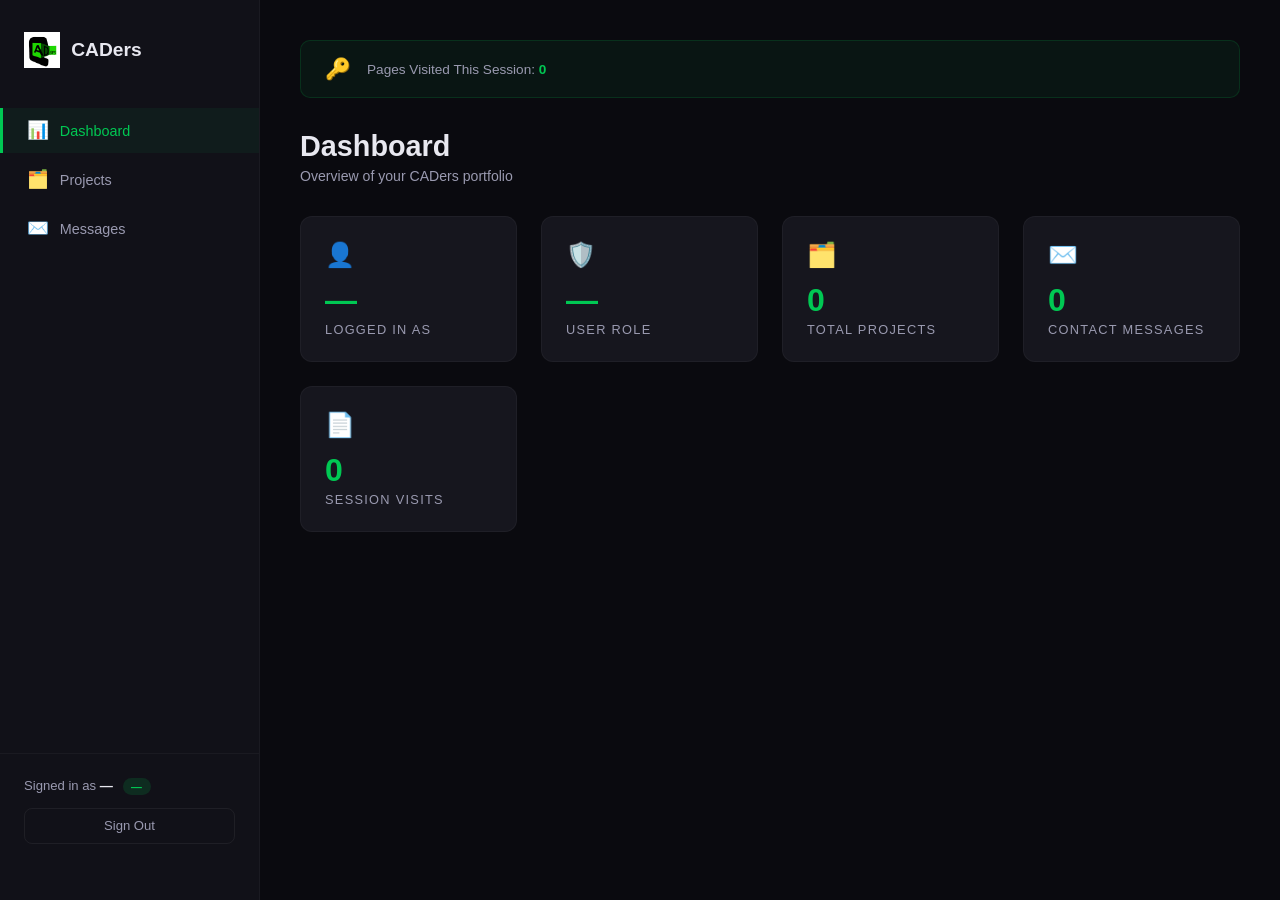
==== CADersFrontend/admin.html @ b4fa935b "admin_login_page_n_session_config" ====
<!DOCTYPE html>
<html>
<head>
  <meta charset="UTF-8" />
  <title>CADers – Admin Dashboard</title>
  <meta name="viewport" content="width=device-width, initial-scale=1.0" />
  <meta name="description" content="Admin dashboard for managing CADers Club projects and contact messages." />
  <link rel="stylesheet" href="styles.css" />
  <link rel="stylesheet" href="admin.css" />
</head>
<body>

  <div class="admin-layout">

    <!-- ═══ SIDEBAR ═══ -->
    <aside class="admin-sidebar">
      <a href="caders.html" class="sidebar-brand">
        <img src="Cader.png" alt="CADers" />
        <span>CADers</span>
      </a>

      <ul class="sidebar-nav">
        <li>
          <a href="#" class="active" data-page="dashboard" id="nav-dashboard">
            <span class="nav-icon">📊</span> Dashboard
          </a>
        </li>
        <li>
          <a href="#" data-page="projects" id="nav-projects">
            <span class="nav-icon">🗂️</span> Projects
          </a>
        </li>
        <li>
          <a href="#" data-page="messages" id="nav-messages">
            <span class="nav-icon">✉️</span> Messages
          </a>
        </li>
      </ul>

      <div class="sidebar-footer">
        <div class="sidebar-user">
          Signed in as <strong id="sidebar-username">—</strong>
          <span class="user-role" id="sidebar-role">—</span>
        </div>
        <button class="btn-logout" id="btn-logout">Sign Out</button>
      </div>
    </aside>

    <!-- ═══ MAIN CONTENT ═══ -->
    <main class="admin-main">

      <!-- Session Visit Banner -->
      <div class="session-banner" id="session-banner">
        <span class="session-icon">🔑</span>
        <span>Pages Visited This Session: <strong id="visit-count">0</strong></span>
      </div>

      <!-- ─── DASHBOARD PAGE ─── -->
      <div class="admin-page active" id="page-dashboard">
        <div class="page-header">
          <h2>Dashboard</h2>
          <p>Overview of your CADers portfolio</p>
        </div>
        <div class="stats-grid">
          <div class="stat-card">
            <div class="stat-card-icon">👤</div>
            <div class="stat-card-value" id="dash-username">—</div>
            <div class="stat-card-label">Logged In As</div>
          </div>
          <div class="stat-card">
            <div class="stat-card-icon">🛡️</div>
            <div class="stat-card-value" id="dash-role">—</div>
            <div class="stat-card-label">User Role</div>
          </div>
          <div class="stat-card">
            <div class="stat-card-icon">🗂️</div>
            <div class="stat-card-value" id="dash-projects">0</div>
            <div class="stat-card-label">Total Projects</div>
          </div>
          <div class="stat-card">
            <div class="stat-card-icon">✉️</div>
            <div class="stat-card-value" id="dash-messages">0</div>
            <div class="stat-card-label">Contact Messages</div>
          </div>
          <div class="stat-card">
            <div class="stat-card-icon">📄</div>
            <div class="stat-card-value" id="dash-visits">0</div>
            <div class="stat-card-label">Session Visits</div>
          </div>
        </div>
      </div>

      <!-- ─── PROJECTS PAGE ─── -->
      <div class="admin-page" id="page-projects">
        <div class="page-header">
          <h2>Manage Projects</h2>
          <p>Create, edit, and delete portfolio projects</p>
        </div>
        <div class="table-toolbar">
          <input type="text" class="search-input" id="project-search"
                 placeholder="Search projects..." />
          <button class="btn-primary" id="btn-add-project">+ Add Project</button>
        </div>
        <table class="data-table" id="projects-table">
          <thead>
            <tr>
              <th>ID</th>
              <th>Title</th>
              <th>Description</th>
              <th>Image URL</th>
              <th>Actions</th>
            </tr>
          </thead>
          <tbody id="projects-tbody">
            <tr><td colspan="5" class="empty-state">Loading projects...</td></tr>
          </tbody>
        </table>
      </div>

      <!-- ─── MESSAGES PAGE ─── -->
      <div class="admin-page" id="page-messages">
        <div class="page-header">
          <h2>Contact Messages</h2>
          <p>View and manage incoming contact messages</p>
        </div>
        <div class="table-toolbar">
          <input type="text" class="search-input" id="message-search"
                 placeholder="Search by name, email, or message..." />
          <span class="message-count" id="message-count">0 messages</span>
        </div>
        <div class="table-responsive" id="messages-table-wrap">
          <table class="data-table" id="messages-table">
            <thead>
              <tr>
                <th class="col-id">ID</th>
                <th class="col-name">Name</th>
                <th class="col-email">Email</th>
                <th class="col-message">Message</th>
                <th class="col-date">Submitted</th>
                <th class="col-actions">Actions</th>
              </tr>
            </thead>
            <tbody id="messages-tbody">
              <tr><td colspan="6" class="empty-state">Loading messages...</td></tr>
            </tbody>
          </table>
        </div>
      </div>

    </main>
  </div>

  <!-- ═══ PROJECT MODAL ═══ -->
  <div class="modal-overlay" id="project-modal">
    <div class="modal">
      <h3 id="project-modal-title">Add Project</h3>
      <form id="project-form">
        <input type="hidden" id="project-edit-id" value="" />
        <div class="form-group">
          <label for="project-title">Title</label>
          <input type="text" id="project-title" required placeholder="Project title" />
        </div>
        <div class="form-group">
          <label for="project-description">Description</label>
          <textarea id="project-description" rows="4" required
                    placeholder="Project description"></textarea>
        </div>
        <div class="form-group">
          <label for="project-image">Image URL (optional)</label>
          <input type="text" id="project-image" placeholder="e.g. assets/project-photo.png" />
        </div>
        <div class="modal-actions">
          <button type="button" class="btn-secondary" id="btn-cancel-project">Cancel</button>
          <button type="submit" class="btn-primary" id="btn-save-project">Save Project</button>
        </div>
      </form>
    </div>
  </div>

  <!-- ═══ MESSAGE VIEW MODAL ═══ -->
  <div class="modal-overlay" id="message-modal">
    <div class="modal message-view-modal">
      <div class="message-modal-header">
        <h3>Message Details</h3>
        <button type="button" class="modal-close-btn" id="btn-close-message" title="Close">✕</button>
      </div>
      <div class="message-meta">
        <div class="meta-row">
          <span class="meta-label">From</span>
          <span class="meta-value" id="modal-msg-name"></span>
        </div>
        <div class="meta-row">
          <span class="meta-label">Email</span>
          <span class="meta-value" id="modal-msg-email"></span>
        </div>
        <div class="meta-row">
          <span class="meta-label">Sent</span>
          <span class="meta-value" id="modal-msg-date"></span>
        </div>
      </div>
      <div class="message-body" id="modal-msg-body"></div>
      <div class="modal-actions">
        <button type="button" class="btn-secondary" id="btn-dismiss-message">Close</button>
        <button type="button" class="btn-action btn-danger" id="btn-delete-from-modal">Delete Message</button>
      </div>
    </div>
  </div>

  <script src="admin.js"></script>
</body>
</html>
---- CADersFrontend/styles.css ----
/* ─── Reset ───────────────────────────────────────────── */
* {
  box-sizing: border-box;
  margin: 0;
  padding: 0;
}

html {
  scroll-behavior: smooth;
}

body {
  font-family: 'Space Grotesk', Arial, sans-serif;
  color: #e8e8f0;
  background: #0a0a0f;
  overflow-x: hidden;
}

a {
  color: inherit;
  text-decoration: none;
}

img {
  display: block;
  max-width: 100%;
  height: auto;
}

/* ─── Utility ─────────────────────────────────────────── */
.container {
  max-width: 1200px;
  margin: 0 auto;
  padding: 0 5%;
}

.accent {
  color: #00c853;
}

.text-accent {
  color: #00c853;
  font-weight: 600;
}

.text-emphasis {
  color: #e8e8f0;
}

/* ═══════════════════════════════════════════════════════════
   NAVBAR
   ═══════════════════════════════════════════════════════════ */
.navbar {
  position: fixed;
  top: 0;
  left: 0;
  right: 0;
  height: 72px;
  display: flex;
  align-items: center;
  justify-content: space-between;
  padding: 0 5%;
  z-index: 1000;
  background: rgba(10, 10, 15, 0.92);
  border-bottom: 1px solid rgba(255, 255, 255, 0.04);
}

.nav-logo {
  display: flex;
  align-items: center;
  gap: 0.6rem;
  font-family: 'Outfit', Arial, sans-serif;
  font-weight: 700;
  font-size: 1.25rem;
  color: #e8e8f0;
}

.nav-logo-img {
  width: 36px;
  height: 36px;
}

.nav-links {
  display: flex;
  gap: 2rem;
  list-style: none;
}

.nav-links a {
  font-size: 0.88rem;
  font-weight: 500;
  color: #9a9ab0;
  padding: 0.3rem 0;
}

.nav-links a:hover {
  color: #00c853;
}

.nav-links a.active {
  color: #00c853;
}

/* Underline effect using pseudo-element */
.nav-links a::after {
  content: '';
  display: block;
  width: 0;
  height: 2px;
  background: #00c853;
}

.nav-links a:hover::after,
.nav-links a.active::after {
  width: 100%;
}

/* Mobile toggle */
.nav-toggle {
  display: none;
  flex-direction: column;
  gap: 5px;
  background: none;
  border: none;
  cursor: pointer;
  padding: 4px;
}

.nav-toggle span {
  display: block;
  width: 24px;
  height: 2px;
  background: #e8e8f0;
}

/* ═══════════════════════════════════════════════════════════
   HERO
   ═══════════════════════════════════════════════════════════ */
.hero {
  min-height: 100vh;
  display: flex;
  align-items: center;
  justify-content: center;
  position: relative;
  overflow: hidden;
}

.hero-content {
  text-align: center;
  z-index: 2;
  position: relative;
}

.hero-title {
  font-family: 'Outfit', Arial, sans-serif;
  font-size: 8rem;
  font-weight: 800;
  line-height: 1.05;
  letter-spacing: -0.03em;
}

.hero-line {
  display: block;
}

.hero-line.accent {
  color: #00c853;
}

.hero-sub {
  margin-top: 1.5rem;
  font-size: 1.1rem;
  color: #9a9ab0;
  letter-spacing: 0.15em;
  text-transform: uppercase;
}

/* ═══════════════════════════════════════════════════════════
   SECTIONS – shared
   ═══════════════════════════════════════════════════════════ */
.section {
  padding: 6rem 0;
  position: relative;
}

.section-header {
  margin-bottom: 4rem;
}

.section-tag {
  display: inline-block;
  font-family: 'Space Grotesk', Arial, sans-serif;
  font-size: 0.78rem;
  font-weight: 500;
  letter-spacing: 0.2em;
  color: #00c853;
  margin-bottom: 0.8rem;
}

.section-title {
  font-family: 'Outfit', Arial, sans-serif;
  font-size: 3rem;
  font-weight: 700;
  letter-spacing: -0.02em;
}

/* ═══════════════════════════════════════════════════════════
   ABOUT
   ═══════════════════════════════════════════════════════════ */
.about-grid {
  display: grid;
  grid-template-columns: 1.2fr 0.8fr;
  gap: 4rem;
  align-items: center;
}

.about-text p {
  color: #9a9ab0;
  font-size: 1rem;
  line-height: 1.8;
  margin-bottom: 1.5rem;
}

.about-stats {
  display: flex;
  gap: 3rem;
  margin-top: 2.5rem;
  padding-top: 2rem;
  border-top: 1px solid rgba(255, 255, 255, 0.06);
}

.stat-item {
  text-align: center;
}

.stat-num {
  display: block;
  font-family: 'Outfit', Arial, sans-serif;
  font-size: 2.4rem;
  font-weight: 700;
  color: #00c853;
}

.stat-plus {
  font-family: 'Outfit', Arial, sans-serif;
  font-size: 1.5rem;
  font-weight: 700;
  color: #00c853;
}

.stat-label {
  display: block;
  font-size: 0.8rem;
  color: #5a5a70;
  text-transform: uppercase;
  letter-spacing: 0.1em;
  margin-top: 0.3rem;
}

/* About visual – club logo */
.about-visual {
  display: flex;
  align-items: center;
  justify-content: center;
}

.about-logo-img {
  width: 100%;
  max-width: 280px;
  opacity: 0.8;
}

/* ═══════════════════════════════════════════════════════════
   PROJECTS
   ═══════════════════════════════════════════════════════════ */
.projects {
  background: #111118;
}

.projects-grid {
  display: grid;
  grid-template-columns: repeat(3, 1fr);
  gap: 2rem;
}

.project-card {
  background: #16161e;
  border: 1px solid rgba(255, 255, 255, 0.04);
  border-radius: 12px;
  overflow: hidden;
}

.project-card:hover {
  border-color: rgba(0, 200, 83, 0.3);
}

.project-img {
  height: 220px;
  overflow: hidden;
  background: #0a0a0f;
}

.project-img img {
  width: 100%;
  height: 220px;
}

.project-info {
  padding: 1.5rem;
}

.project-tag {
  display: inline-block;
  font-size: 0.7rem;
  font-weight: 600;
  text-transform: uppercase;
  letter-spacing: 0.12em;
  color: #00c853;
  background: rgba(0, 200, 83, 0.15);
  padding: 0.25rem 0.7rem;
  border-radius: 100px;
  margin-bottom: 0.8rem;
}

.project-info h3 {
  font-family: 'Outfit', Arial, sans-serif;
  font-size: 1.15rem;
  font-weight: 600;
  margin-bottom: 0.5rem;
}

.project-info p {
  font-size: 0.88rem;
  color: #9a9ab0;
  line-height: 1.6;
}

/* ═══════════════════════════════════════════════════════════
   TEAM
   ═══════════════════════════════════════════════════════════ */
.team-grid {
  display: grid;
  grid-template-columns: repeat(3, 1fr);
  gap: 2rem;
}

.team-card {
  background: #16161e;
  border: 1px solid rgba(255, 255, 255, 0.04);
  border-radius: 12px;
  padding: 2rem 1.5rem;
  text-align: center;
}

.team-card:hover {
  border-color: rgba(0, 200, 83, 0.3);
}

.team-avatar {
  width: 80px;
  height: 80px;
  margin: 0 auto 1.2rem;
  border-radius: 50%;
  background: rgba(0, 200, 83, 0.08);
  border: 1px solid rgba(0, 200, 83, 0.25);
  display: flex;
  align-items: center;
  justify-content: center;
}

.avatar-initials {
  font-family: 'Outfit', Arial, sans-serif;
  font-size: 1.4rem;
  font-weight: 700;
  color: #00c853;
  letter-spacing: 0.05em;
}

.team-card h4 {
  font-family: 'Outfit', Arial, sans-serif;
  font-size: 1rem;
  font-weight: 600;
  margin-bottom: 0.3rem;
}

.team-role {
  font-size: 0.8rem;
  color: #00c853;
  text-transform: uppercase;
  letter-spacing: 0.1em;
  font-weight: 500;
}

/* ═══════════════════════════════════════════════════════════
   FOOTER
   ═══════════════════════════════════════════════════════════ */
.footer {
  background: #111118;
  padding: 5rem 0 2rem;
  border-top: 1px solid rgba(255, 255, 255, 0.04);
}

.footer-top {
  display: grid;
  grid-template-columns: 1.4fr 1fr 1fr 1fr;
  gap: 3rem;
  margin-bottom: 3rem;
}

.footer-brand {
  display: flex;
  flex-direction: column;
  gap: 0.6rem;
}

.footer-logo {
  width: 48px;
  height: 48px;
}

.footer-brand h3 {
  font-family: 'Outfit', Arial, sans-serif;
  font-size: 1.3rem;
  font-weight: 700;
}

.footer-brand p {
  font-size: 0.85rem;
  color: #9a9ab0;
}

.footer-links-group h4,
.footer-connect h4 {
  font-family: 'Outfit', Arial, sans-serif;
  font-size: 0.9rem;
  font-weight: 600;
  margin-bottom: 1rem;
  color: #e8e8f0;
}

.footer-list {
  list-style: none;
}

.footer-list li {
  margin-bottom: 0.35rem;
}

.footer-list a {
  font-size: 0.85rem;
  color: #9a9ab0;
}

.footer-list a:hover {
  color: #00c853;
}

.social-links {
  display: flex;
  gap: 0.8rem;
}

.social-link {
  width: 42px;
  height: 42px;
  border-radius: 6px;
  border: 1px solid rgba(255, 255, 255, 0.06);
  display: flex;
  align-items: center;
  justify-content: center;
  color: #9a9ab0;
  font-family: 'Space Grotesk', Arial, sans-serif;
  font-size: 0.75rem;
  font-weight: 600;
  text-decoration: none;
}

.social-link:hover {
  color: #00c853;
  border-color: #00a844;
  background: rgba(0, 200, 83, 0.15);
}

.footer-bottom {
  border-top: 1px solid rgba(255, 255, 255, 0.04);
  padding-top: 1.5rem;
  text-align: center;
}

.footer-bottom p {
  font-size: 0.78rem;
  color: #5a5a70;
}

/* ═══════════════════════════════════════════════════════════
   CONTACT FORM
   ═══════════════════════════════════════════════════════════ */
.contact-section {
  background: #111118;
}

.contact-grid {
  display: grid;
  grid-template-columns: 1fr 1.2fr;
  gap: 4rem;
  align-items: start;
}

/* Left column – info */
.contact-info p {
  color: #9a9ab0;
  font-size: 1rem;
  line-height: 1.8;
  margin-bottom: 2rem;
}

.contact-details {
  display: flex;
  flex-direction: column;
  gap: 1.4rem;
}

.contact-detail-item {
  display: flex;
  align-items: flex-start;
  gap: 1rem;
}

.detail-icon {
  font-size: 1.3rem;
  line-height: 1;
  margin-top: 0.15rem;
}

.detail-label {
  display: block;
  font-family: 'Outfit', Arial, sans-serif;
  font-size: 0.85rem;
  font-weight: 600;
  color: #e8e8f0;
  margin-bottom: 0.15rem;
}

.detail-value {
  display: block;
  font-size: 0.88rem;
  color: #9a9ab0;
}

/* Right column – form card */
.contact-form {
  background: #16161e;
  border: 1px solid rgba(255, 255, 255, 0.04);
  border-radius: 12px;
  padding: 2.5rem;
}

.form-group {
  margin-bottom: 1.5rem;
}

.form-group label {
  display: block;
  font-family: 'Space Grotesk', Arial, sans-serif;
  font-size: 0.82rem;
  font-weight: 500;
  color: #9a9ab0;
  text-transform: uppercase;
  letter-spacing: 0.1em;
  margin-bottom: 0.5rem;
}

.form-group input,
.form-group textarea {
  width: 100%;
  padding: 0.85rem 1rem;
  background: #0a0a0f;
  border: 1px solid rgba(255, 255, 255, 0.06);
  border-radius: 8px;
  color: #e8e8f0;
  font-family: 'Space Grotesk', Arial, sans-serif;
  font-size: 0.95rem;
  outline: none;
}

.form-group input:focus,
.form-group textarea:focus {
  border-color: #00c853;
  box-shadow: 0 0 0 3px rgba(0, 200, 83, 0.1);
}

.form-group input::placeholder,
.form-group textarea::placeholder {
  color: #5a5a70;
}

.form-group textarea {
  resize: vertical;
  min-height: 120px;
}

.btn-submit {
  width: 100%;
  padding: 0.95rem;
  background: #00c853;
  color: #0a0a0f;
  border: none;
  border-radius: 8px;
  font-family: 'Outfit', Arial, sans-serif;
  font-size: 1rem;
  font-weight: 600;
  cursor: pointer;
  letter-spacing: 0.05em;
  text-transform: uppercase;
}

.btn-submit:hover {
  background: #00a844;
}

.btn-submit:disabled {
  opacity: 0.6;
  cursor: not-allowed;
}

.form-status {
  margin-top: 1rem;
  font-size: 0.85rem;
  text-align: center;
  min-height: 1.2em;
}

.form-status.success {
  color: #00c853;
}

.form-status.error {
  color: #ff5252;
}

/* ═══════════════════════════════════════════════════════════
   RESPONSIVE
   ═══════════════════════════════════════════════════════════ */
@media (max-width: 900px) {
  .hero-title {
    font-size: 4rem;
  }

  .section-title {
    font-size: 2rem;
  }

  .about-grid {
    grid-template-columns: 1fr;
    gap: 3rem;
  }

  .projects-grid {
    grid-template-columns: repeat(2, 1fr);
  }

  .team-grid {
    grid-template-columns: repeat(2, 1fr);
  }

  .footer-top {
    grid-template-columns: 1fr 1fr;
    gap: 2rem;
  }

  .contact-grid {
    grid-template-columns: 1fr;
    gap: 3rem;
  }
}

@media (max-width: 768px) {
  .nav-toggle {
    display: flex;
  }

  .nav-links {
    position: fixed;
    top: 72px;
    left: 0;
    right: 0;
    flex-direction: column;
    background: rgba(10, 10, 15, 0.96);
    padding: 2rem 5%;
    gap: 1.2rem;
    display: none;
    border-bottom: 1px solid rgba(255, 255, 255, 0.04);
  }

  .nav-links.open {
    display: flex;
    flex-direction: column;
  }

  .hero-title {
    font-size: 3rem;
  }

  .hero-sub {
    font-size: 0.9rem;
  }

  .projects-grid {
    grid-template-columns: 1fr;
  }
}

@media (max-width: 560px) {
  .about-stats {
    flex-direction: column;
    gap: 1.5rem;
  }

  .team-grid {
    grid-template-columns: 1fr;
  }

  .footer-top {
    grid-template-columns: 1fr;
  }
}
---- CADersFrontend/admin.css ----
/* ═══════════════════════════════════════════════════════════
   ADMIN DASHBOARD – Styles
   Matches the existing CADers dark theme
   ═══════════════════════════════════════════════════════════ */

/* ─── Layout ──────────────────────────────────────────── */
.admin-layout {
  display: flex;
  min-height: 100vh;
}

/* ─── Sidebar ─────────────────────────────────────────── */
.admin-sidebar {
  width: 260px;
  background: #111118;
  border-right: 1px solid rgba(255, 255, 255, 0.04);
  padding: 2rem 0;
  display: flex;
  flex-direction: column;
  position: fixed;
  top: 0;
  left: 0;
  bottom: 0;
  z-index: 100;
}

.sidebar-brand {
  display: flex;
  align-items: center;
  gap: 0.7rem;
  padding: 0 1.5rem;
  margin-bottom: 2.5rem;
  text-decoration: none;
}

.sidebar-brand img {
  width: 36px;
  height: 36px;
}

.sidebar-brand span {
  font-family: 'Outfit', Arial, sans-serif;
  font-weight: 700;
  font-size: 1.2rem;
  color: #e8e8f0;
}

.sidebar-nav {
  list-style: none;
  padding: 0;
  margin: 0;
  flex: 1;
}

.sidebar-nav li {
  margin-bottom: 0.25rem;
}

.sidebar-nav a {
  display: flex;
  align-items: center;
  gap: 0.8rem;
  padding: 0.75rem 1.5rem;
  font-size: 0.9rem;
  font-weight: 500;
  color: #9a9ab0;
  text-decoration: none;
  border-left: 3px solid transparent;
  transition: all 0.15s ease;
}

.sidebar-nav a:hover {
  color: #e8e8f0;
  background: rgba(255, 255, 255, 0.02);
}

.sidebar-nav a.active {
  color: #00c853;
  background: rgba(0, 200, 83, 0.06);
  border-left-color: #00c853;
}

.sidebar-nav .nav-icon {
  font-size: 1.1rem;
  width: 20px;
  text-align: center;
}

.sidebar-footer {
  padding: 1.5rem;
  border-top: 1px solid rgba(255, 255, 255, 0.04);
}

.sidebar-user {
  font-size: 0.82rem;
  color: #9a9ab0;
  margin-bottom: 0.8rem;
}

.sidebar-user strong {
  color: #e8e8f0;
  font-weight: 600;
}

.sidebar-user .user-role {
  display: inline-block;
  font-size: 0.68rem;
  font-weight: 600;
  text-transform: uppercase;
  letter-spacing: 0.1em;
  color: #00c853;
  background: rgba(0, 200, 83, 0.15);
  padding: 0.15rem 0.5rem;
  border-radius: 100px;
  margin-left: 0.4rem;
}

.btn-logout {
  width: 100%;
  padding: 0.6rem;
  background: transparent;
  color: #9a9ab0;
  border: 1px solid rgba(255, 255, 255, 0.06);
  border-radius: 8px;
  font-family: 'Space Grotesk', Arial, sans-serif;
  font-size: 0.82rem;
  font-weight: 500;
  cursor: pointer;
  transition: all 0.15s ease;
}

.btn-logout:hover {
  color: #ff5252;
  border-color: rgba(255, 82, 82, 0.3);
  background: rgba(255, 82, 82, 0.06);
}

/* ─── Main Content ────────────────────────────────────── */
.admin-main {
  flex: 1;
  margin-left: 260px;
  padding: 2.5rem;
}

.admin-page {
  display: none;
}

.admin-page.active {
  display: block;
}

.page-header {
  margin-bottom: 2rem;
}

.page-header h2 {
  font-family: 'Outfit', Arial, sans-serif;
  font-size: 1.8rem;
  font-weight: 700;
  color: #e8e8f0;
  margin-bottom: 0.3rem;
}

.page-header p {
  font-size: 0.88rem;
  color: #9a9ab0;
}

/* ─── Dashboard Cards ─────────────────────────────────── */
.stats-grid {
  display: grid;
  grid-template-columns: repeat(auto-fit, minmax(200px, 1fr));
  gap: 1.5rem;
  margin-bottom: 2rem;
}

.stat-card {
  background: #16161e;
  border: 1px solid rgba(255, 255, 255, 0.04);
  border-radius: 12px;
  padding: 1.5rem;
}

.stat-card .stat-card-icon {
  font-size: 1.5rem;
  margin-bottom: 0.8rem;
}

.stat-card .stat-card-value {
  font-family: 'Outfit', Arial, sans-serif;
  font-size: 2rem;
  font-weight: 700;
  color: #00c853;
  margin-bottom: 0.2rem;
}

.stat-card .stat-card-label {
  font-size: 0.8rem;
  color: #9a9ab0;
  text-transform: uppercase;
  letter-spacing: 0.1em;
}

/* ─── Table Styles ────────────────────────────────────── */
.table-toolbar {
  display: flex;
  justify-content: space-between;
  align-items: center;
  margin-bottom: 1.5rem;
  gap: 1rem;
  flex-wrap: wrap;
}

.search-input {
  padding: 0.6rem 1rem;
  background: #16161e;
  border: 1px solid rgba(255, 255, 255, 0.06);
  border-radius: 8px;
  color: #e8e8f0;
  font-family: 'Space Grotesk', Arial, sans-serif;
  font-size: 0.88rem;
  outline: none;
  min-width: 250px;
}

.search-input:focus {
  border-color: #00c853;
  box-shadow: 0 0 0 3px rgba(0, 200, 83, 0.1);
}

.search-input::placeholder {
  color: #5a5a70;
}

.btn-primary {
  padding: 0.6rem 1.2rem;
  background: #00c853;
  color: #0a0a0f;
  border: none;
  border-radius: 8px;
  font-family: 'Outfit', Arial, sans-serif;
  font-size: 0.88rem;
  font-weight: 600;
  cursor: pointer;
  letter-spacing: 0.03em;
  transition: background 0.15s ease;
}

.btn-primary:hover {
  background: #00a844;
}

.data-table {
  width: 100%;
  border-collapse: collapse;
  background: #16161e;
  border: 1px solid rgba(255, 255, 255, 0.04);
  border-radius: 12px;
  overflow: hidden;
}

.data-table th {
  background: #111118;
  font-family: 'Space Grotesk', Arial, sans-serif;
  font-size: 0.75rem;
  font-weight: 600;
  text-transform: uppercase;
  letter-spacing: 0.1em;
  color: #9a9ab0;
  padding: 0.9rem 1rem;
  text-align: left;
  border-bottom: 1px solid rgba(255, 255, 255, 0.04);
}

.data-table td {
  padding: 0.85rem 1rem;
  font-size: 0.88rem;
  color: #e8e8f0;
  border-bottom: 1px solid rgba(255, 255, 255, 0.03);
  max-width: 300px;
  overflow: hidden;
  text-overflow: ellipsis;
  white-space: nowrap;
}

.data-table tr:last-child td {
  border-bottom: none;
}

.data-table tr:hover td {
  background: rgba(255, 255, 255, 0.01);
}

.btn-action {
  padding: 0.35rem 0.7rem;
  border: 1px solid rgba(255, 255, 255, 0.06);
  border-radius: 6px;
  background: transparent;
  color: #9a9ab0;
  font-size: 0.78rem;
  font-family: 'Space Grotesk', Arial, sans-serif;
  cursor: pointer;
  margin-right: 0.4rem;
  transition: all 0.15s ease;
}

.btn-action:hover {
  color: #00c853;
  border-color: rgba(0, 200, 83, 0.3);
}

.btn-action.btn-danger:hover {
  color: #ff5252;
  border-color: rgba(255, 82, 82, 0.3);
}

.empty-state {
  text-align: center;
  padding: 3rem;
  color: #5a5a70;
  font-size: 0.9rem;
}

/* ─── Modal ───────────────────────────────────────────── */
.modal-overlay {
  position: fixed;
  top: 0;
  left: 0;
  right: 0;
  bottom: 0;
  background: rgba(0, 0, 0, 0.6);
  display: flex;
  align-items: center;
  justify-content: center;
  z-index: 1000;
  display: none;
}

.modal-overlay.active {
  display: flex;
}

.modal {
  background: #16161e;
  border: 1px solid rgba(255, 255, 255, 0.06);
  border-radius: 16px;
  padding: 2.5rem;
  width: 100%;
  max-width: 500px;
  max-height: 90vh;
  overflow-y: auto;
  box-shadow: 0 25px 60px rgba(0, 0, 0, 0.5);
}

.modal h3 {
  font-family: 'Outfit', Arial, sans-serif;
  font-size: 1.3rem;
  font-weight: 700;
  color: #e8e8f0;
  margin-bottom: 1.5rem;
}

.modal .form-group {
  margin-bottom: 1.2rem;
}

.modal-actions {
  display: flex;
  justify-content: flex-end;
  gap: 0.8rem;
  margin-top: 1.5rem;
}

.btn-secondary {
  padding: 0.6rem 1.2rem;
  background: transparent;
  color: #9a9ab0;
  border: 1px solid rgba(255, 255, 255, 0.06);
  border-radius: 8px;
  font-family: 'Outfit', Arial, sans-serif;
  font-size: 0.88rem;
  font-weight: 500;
  cursor: pointer;
  transition: all 0.15s ease;
}

.btn-secondary:hover {
  color: #e8e8f0;
  border-color: rgba(255, 255, 255, 0.15);
}

/* ─── Session Info Banner ─────────────────────────────── */
.session-banner {
  background: rgba(0, 200, 83, 0.06);
  border: 1px solid rgba(0, 200, 83, 0.15);
  border-radius: 10px;
  padding: 1rem 1.5rem;
  margin-bottom: 2rem;
  display: flex;
  align-items: center;
  gap: 1rem;
  font-size: 0.85rem;
  color: #9a9ab0;
}

.session-banner .session-icon {
  font-size: 1.3rem;
}

.session-banner strong {
  color: #00c853;
}

/* ─── Responsive ──────────────────────────────────────── */
@media (max-width: 900px) {
  .admin-sidebar {
    width: 220px;
  }
  .admin-main {
    margin-left: 220px;
  }
}

@media (max-width: 768px) {
  .admin-sidebar {
    position: relative;
    width: 100%;
    border-right: none;
    border-bottom: 1px solid rgba(255, 255, 255, 0.04);
  }
  .admin-main {
    margin-left: 0;
  }
  .admin-layout {
    flex-direction: column;
  }
  .sidebar-nav {
    display: flex;
    flex-wrap: wrap;
    padding: 0 1rem;
    gap: 0.25rem;
  }
  .sidebar-nav a {
    border-left: none;
    border-bottom: 2px solid transparent;
    padding: 0.5rem 1rem;
  }
  .sidebar-nav a.active {
    border-bottom-color: #00c853;
    border-left-color: transparent;
  }
  .stats-grid {
    grid-template-columns: repeat(2, 1fr);
  }
}

/* ═══════════════════════════════════════════════════════════
   ENHANCED MESSAGES TABLE & MODAL
   ═══════════════════════════════════════════════════════════ */

/* ─── Message Count Badge ────────────────────────────── */
.message-count {
  font-family: 'Space Grotesk', Arial, sans-serif;
  font-size: 0.8rem;
  font-weight: 600;
  color: #9a9ab0;
  background: rgba(255, 255, 255, 0.04);
  border: 1px solid rgba(255, 255, 255, 0.06);
  border-radius: 100px;
  padding: 0.35rem 1rem;
  letter-spacing: 0.03em;
  white-space: nowrap;
}

/* ─── Responsive Table Wrapper ───────────────────────── */
.table-responsive {
  width: 100%;
  overflow-x: auto;
  border-radius: 12px;
  border: 1px solid rgba(255, 255, 255, 0.04);
}

.table-responsive .data-table {
  border: none;
  border-radius: 0;
}

/* ─── Column Widths ──────────────────────────────────── */
.col-id      { width: 60px; }
.col-name    { width: 140px; }
.col-email   { width: 180px; }
.col-message { min-width: 200px; }
.col-date    { width: 120px; }
.col-actions { width: 150px; white-space: nowrap; }

/* ─── Message Row Enhancements ───────────────────────── */
.msg-row {
  transition: background 0.15s ease;
}

.msg-row:hover td {
  background: rgba(0, 200, 83, 0.02) !important;
}

.msg-sender-name {
  font-weight: 600;
  color: #e8e8f0;
}

.msg-email-text {
  color: #9a9ab0;
  font-size: 0.84rem;
}

.msg-preview {
  color: #b0b0c5;
  font-size: 0.84rem;
  line-height: 1.4;
}

.msg-time {
  font-size: 0.8rem;
  color: #7a7a90;
  cursor: default;
}

/* ─── View Button ────────────────────────────────────── */
.btn-view {
  color: #9a9ab0;
}

.btn-view:hover {
  color: #00c853;
  border-color: rgba(0, 200, 83, 0.3);
  background: rgba(0, 200, 83, 0.06);
}

/* ─── Empty State with Icon ──────────────────────────── */
.empty-state-icon {
  font-size: 2.5rem;
  margin-bottom: 0.8rem;
  opacity: 0.5;
}

/* ─── Message View Modal ─────────────────────────────── */
.message-view-modal {
  max-width: 560px;
}

.message-modal-header {
  display: flex;
  align-items: center;
  justify-content: space-between;
  margin-bottom: 1.5rem;
}

.message-modal-header h3 {
  margin-bottom: 0;
}

.modal-close-btn {
  background: none;
  border: 1px solid rgba(255, 255, 255, 0.06);
  color: #9a9ab0;
  font-size: 1rem;
  width: 32px;
  height: 32px;
  border-radius: 8px;
  cursor: pointer;
  display: flex;
  align-items: center;
  justify-content: center;
  transition: all 0.15s ease;
  line-height: 1;
}

.modal-close-btn:hover {
  color: #ff5252;
  border-color: rgba(255, 82, 82, 0.3);
  background: rgba(255, 82, 82, 0.06);
}

.message-meta {
  background: rgba(255, 255, 255, 0.02);
  border: 1px solid rgba(255, 255, 255, 0.04);
  border-radius: 10px;
  padding: 1rem 1.2rem;
  margin-bottom: 1.5rem;
}

.meta-row {
  display: flex;
  align-items: baseline;
  padding: 0.35rem 0;
}

.meta-row:not(:last-child) {
  border-bottom: 1px solid rgba(255, 255, 255, 0.03);
}

.meta-label {
  width: 60px;
  flex-shrink: 0;
  font-size: 0.72rem;
  font-weight: 600;
  text-transform: uppercase;
  letter-spacing: 0.1em;
  color: #7a7a90;
}

.meta-value {
  font-size: 0.88rem;
  color: #e8e8f0;
  word-break: break-word;
}

.message-body {
  background: rgba(255, 255, 255, 0.02);
  border: 1px solid rgba(255, 255, 255, 0.04);
  border-radius: 10px;
  padding: 1.2rem 1.5rem;
  font-size: 0.92rem;
  color: #d0d0e0;
  line-height: 1.7;
  white-space: pre-wrap;
  word-break: break-word;
  max-height: 300px;
  overflow-y: auto;
  margin-bottom: 0.5rem;
}

/* Delete button in modal */
.modal-actions .btn-danger {
  color: #ff5252;
  border-color: rgba(255, 82, 82, 0.3);
  background: rgba(255, 82, 82, 0.06);
  padding: 0.5rem 1rem;
  font-size: 0.82rem;
  border-radius: 8px;
  cursor: pointer;
  transition: all 0.15s ease;
}

.modal-actions .btn-danger:hover {
  background: rgba(255, 82, 82, 0.15);
  border-color: rgba(255, 82, 82, 0.5);
}
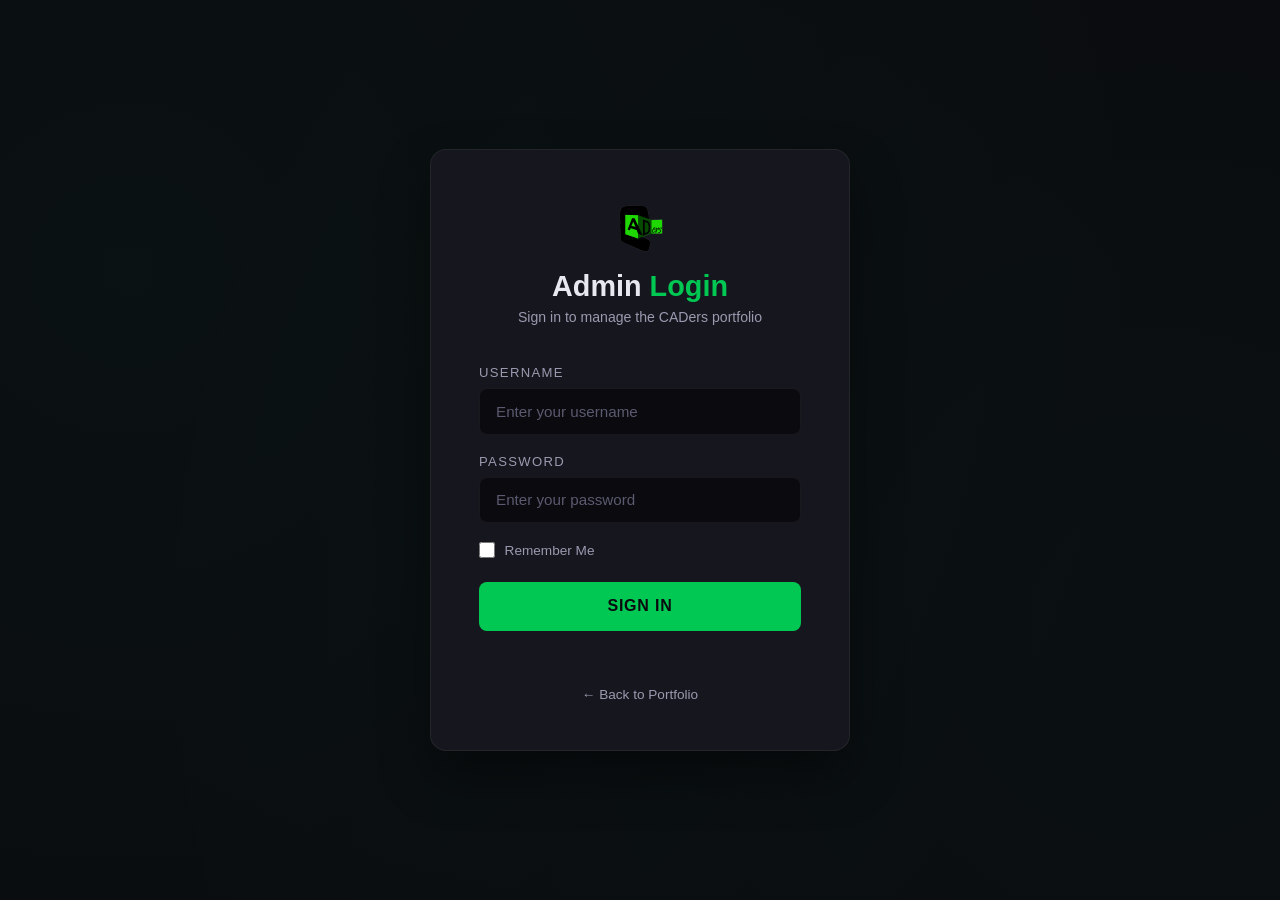
==== commit 204924a4: "resolving_asset_issue" ====
--- a/CADersFrontend/admin.html
+++ b/CADersFrontend/admin.html
@@ -1,6 +1,13 @@
 <!DOCTYPE html>
 <html>
 <head>
+  <!-- AUTH GUARD: runs synchronously before ANY content renders.
+       If not logged in, redirect happens before body is painted. -->
+  <script>
+    if (!localStorage.getItem('cadersAdmin')) {
+      window.location.replace('login.html');
+    }
+  </script>
   <meta charset="UTF-8" />
   <title>CADers – Admin Dashboard</title>
   <meta name="viewport" content="width=device-width, initial-scale=1.0" />
@@ -8,7 +15,7 @@
   <link rel="stylesheet" href="styles.css" />
   <link rel="stylesheet" href="admin.css" />
 </head>
-<body>
+<body style="visibility:hidden">
 
   <div class="admin-layout">
 
